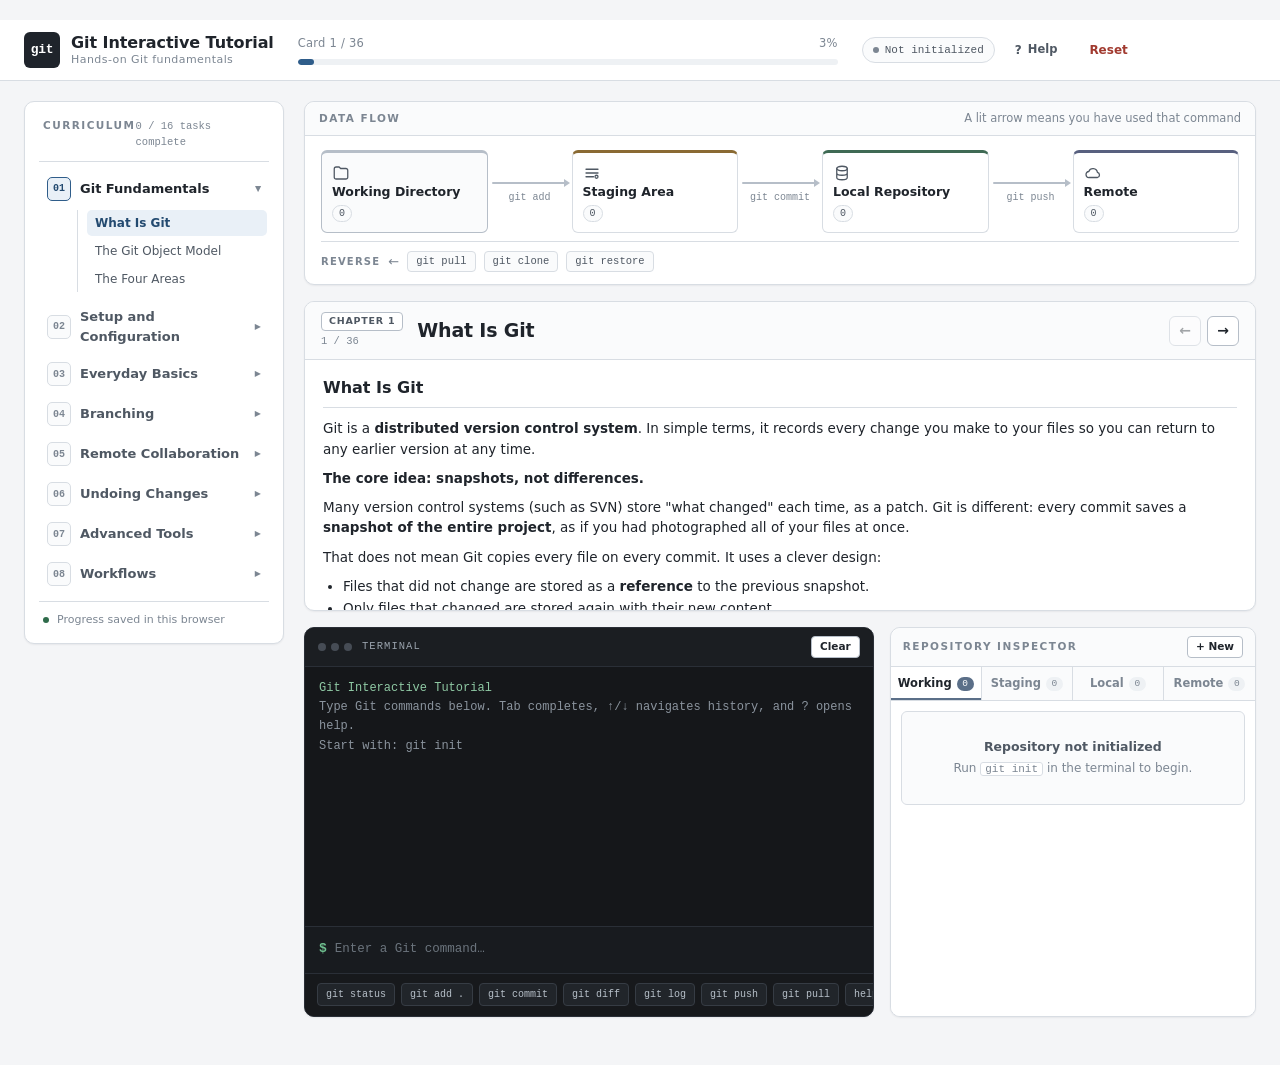
==== index.html @ 19040ea1 "feat: initial commit" ====
<!DOCTYPE html>
<html lang="en">
<head>
  <meta charset="UTF-8">
  <meta name="viewport" content="width=device-width, initial-scale=1.0">
  <meta name="color-scheme" content="light">
  <title>Git Interactive Tutorial</title>
  <link rel="stylesheet" href="css/style.css">
</head>
<body>
  <div class="page">
    <!-- ============ Top bar ============ -->
    <header class="topbar">
      <a class="brand" href="#" id="brand-home" aria-label="Go to the first card">
        <span class="brand-mark">git</span>
        <span class="brand-text">
          <strong>Git Interactive Tutorial</strong>
          <small>Hands-on Git fundamentals</small>
        </span>
      </a>

      <div class="progress-block">
        <div class="progress-meta">
          <span id="progress-label">Card 1 / 36</span>
          <span id="progress-percent">3%</span>
        </div>
        <div class="progress-track" aria-hidden="true">
          <div class="progress-fill" id="progress-fill"></div>
        </div>
      </div>

      <div class="top-actions">
        <span class="status-chip" id="status-chip">Not initialized</span>
        <button type="button" class="btn btn-ghost" id="btn-help" title="Help and command reference">
          <span aria-hidden="true">?</span><span class="btn-text">Help</span>
        </button>
        <button type="button" class="btn btn-ghost btn-danger" id="btn-reset" title="Clear all practice data">
          Reset
        </button>
      </div>
    </header>

    <!-- ============ Main ============ -->
    <div class="layout">
      <!-- Left: curriculum -->
      <aside class="sidebar" aria-label="Curriculum">
        <div class="sidebar-head">
          <span class="kicker">Curriculum</span>
          <span class="sidebar-count" id="sidebar-count">0 / 16</span>
        </div>
        <nav class="chapter-nav" id="chapter-nav"></nav>
        <div class="sidebar-foot">
          <span class="dot" aria-hidden="true"></span>
          <span>Progress saved in this browser</span>
        </div>
      </aside>

      <!-- Right: workspace -->
      <main class="workspace">
        <!-- Data flow -->
        <section class="card flow-card" aria-label="Git data flow">
          <div class="panel-head">
            <span class="kicker">Data flow</span>
            <span class="panel-hint">A lit arrow means you have used that command</span>
          </div>

          <div class="flow" id="flow">
            <div class="flow-node node-working" data-zone="working">
              <span class="node-icon" aria-hidden="true">
                <svg viewBox="0 0 24 24"><path d="M3 6.5A2.5 2.5 0 0 1 5.5 4h4l2 2h7A2.5 2.5 0 0 1 21 8.5v9A2.5 2.5 0 0 1 18.5 20h-13A2.5 2.5 0 0 1 3 17.5z"/></svg>
              </span>
              <span class="node-name">Working Directory</span>
              <span class="node-count" id="count-working">0</span>
            </div>

            <div class="flow-link" data-arrow="add">
              <span class="flow-line" aria-hidden="true"></span>
              <span class="flow-label">git add</span>
            </div>

            <div class="flow-node node-staging" data-zone="staging">
              <span class="node-icon" aria-hidden="true">
                <svg viewBox="0 0 24 24"><path d="M4 7h16M4 12h16M4 17h10"/><circle cx="18" cy="17" r="2"/></svg>
              </span>
              <span class="node-name">Staging Area</span>
              <span class="node-count" id="count-staging">0</span>
            </div>

            <div class="flow-link" data-arrow="commit">
              <span class="flow-line" aria-hidden="true"></span>
              <span class="flow-label">git commit</span>
            </div>

            <div class="flow-node node-local" data-zone="local">
              <span class="node-icon" aria-hidden="true">
                <svg viewBox="0 0 24 24"><ellipse cx="12" cy="6" rx="7" ry="3"/><path d="M5 6v6c0 1.7 3.1 3 7 3s7-1.3 7-3V6M5 12v6c0 1.7 3.1 3 7 3s7-1.3 7-3v-6"/></svg>
              </span>
              <span class="node-name">Local Repository</span>
              <span class="node-count" id="count-local">0</span>
            </div>

            <div class="flow-link" data-arrow="push">
              <span class="flow-line" aria-hidden="true"></span>
              <span class="flow-label">git push</span>
            </div>

            <div class="flow-node node-remote" data-zone="remote">
              <span class="node-icon" aria-hidden="true">
                <svg viewBox="0 0 24 24"><path d="M7 18a4 4 0 0 1-.6-8 6 6 0 0 1 11.5 1.2A3.5 3.5 0 0 1 18 18z"/></svg>
              </span>
              <span class="node-name">Remote</span>
              <span class="node-count" id="count-remote">0</span>
            </div>
          </div>

          <div class="flow-return">
            <span class="return-note">Reverse</span>
            <span class="return-arrow" aria-hidden="true">←</span>
            <span class="return-chip" data-arrow="pull">git pull</span>
            <span class="return-chip" data-arrow="clone">git clone</span>
            <span class="return-chip" data-arrow="restore">git restore</span>
          </div>
        </section>

        <!-- Tutorial card -->
        <section class="card coach-card" aria-label="Tutorial card">
          <div class="coach-head">
            <div class="coach-meta">
              <span class="chapter-chip" id="card-chapter">Chapter 1</span>
              <span class="coach-index" id="card-index">1 / 36</span>
            </div>
            <h2 id="card-title">Welcome</h2>
            <div class="coach-nav">
              <button type="button" class="btn btn-nav" id="card-prev" aria-label="Previous card">←</button>
              <button type="button" class="btn btn-nav" id="card-next" aria-label="Next card">→</button>
            </div>
          </div>
          <div class="coach-body" id="card-content" tabindex="0"></div>
          <div class="coach-task" id="card-task" hidden>
            <span class="task-label">Task</span>
            <span class="task-prompt" id="task-prompt"></span>
            <span class="task-state" id="task-state"></span>
          </div>
        </section>

        <!-- Terminal and inspector -->
        <div class="bottom-grid">
          <section class="card terminal-card" aria-label="Simulated terminal">
            <div class="terminal-head">
              <span class="terminal-dots" aria-hidden="true">
                <i></i><i></i><i></i>
              </span>
              <span class="terminal-title">Terminal</span>
              <button type="button" class="btn btn-mini" id="btn-clear">Clear</button>
            </div>
            <div class="terminal-body" id="terminal-body">
              <div class="terminal-output" id="terminal-output" aria-live="polite"></div>
              <form class="terminal-form" id="terminal-form" autocomplete="off">
                <span class="terminal-prompt" aria-hidden="true">$</span>
                <input id="terminal-input" class="terminal-input" type="text"
                       spellcheck="false" autocapitalize="off" autocorrect="off"
                       placeholder="Enter a Git command…" aria-label="Enter a Git command">
              </form>
            </div>
            <div class="chips" id="chips" aria-label="Common commands">
              <button type="button" class="chip" data-cmd="git status">git status</button>
              <button type="button" class="chip" data-cmd="git add .">git add .</button>
              <button type="button" class="chip" data-cmd='git commit -m "Update"'>git commit</button>
              <button type="button" class="chip" data-cmd="git diff">git diff</button>
              <button type="button" class="chip" data-cmd="git log">git log</button>
              <button type="button" class="chip" data-cmd="git push origin main">git push</button>
              <button type="button" class="chip" data-cmd="git pull origin main">git pull</button>
              <button type="button" class="chip" data-cmd="help">help</button>
            </div>
          </section>

          <section class="card inspector-card" aria-label="Repository inspector">
            <div class="inspector-head">
              <span class="kicker">Repository inspector</span>
              <button type="button" class="btn btn-mini" id="btn-new-file" title="Create a file in the working directory">
                + New
              </button>
            </div>
            <div class="inspector-tabs" id="inspector-tabs" role="tablist">
              <button type="button" class="tab tab-working is-active" data-tab="working" role="tab">Working<span class="tab-count" id="tab-count-working">0</span></button>
              <button type="button" class="tab tab-staging" data-tab="staging" role="tab">Staging<span class="tab-count" id="tab-count-staging">0</span></button>
              <button type="button" class="tab tab-local" data-tab="local" role="tab">Local<span class="tab-count" id="tab-count-local">0</span></button>
              <button type="button" class="tab tab-remote" data-tab="remote" role="tab">Remote<span class="tab-count" id="tab-count-remote">0</span></button>
            </div>
            <div class="inspector-selection" id="inspector-selection" hidden>
              <span class="inspector-selection-label">File</span>
              <span class="inspector-selection-name" id="inspector-selection-name"></span>
              <span class="inspector-selection-zone" id="inspector-selection-zone"></span>
            </div>
            <div class="inspector-body" id="inspector-body" role="tabpanel"></div>
          </section>
        </div>
      </main>
    </div>
  </div>

  <!-- ============ Help ============ -->
  <dialog class="dialog dialog-wide" id="help-dialog" aria-labelledby="help-title">
    <div class="dialog-head">
      <h2 id="help-title">Help and commands</h2>
      <button type="button" class="dialog-close" data-close aria-label="Close">×</button>
    </div>
    <div class="dialog-body help-layout">
      <section>
        <h3>Keyboard shortcuts</h3>
        <ul class="key-list">
          <li><kbd>Enter</kbd><span>Run command</span></li>
          <li><kbd>Tab</kbd><span>Complete subcommands, flags, branches, and file names</span></li>
          <li><kbd>↑</kbd><kbd>↓</kbd><span>Command history</span></li>
          <li><kbd>[</kbd><kbd>]</kbd><span>Previous / next card</span></li>
          <li><kbd>Esc</kbd><span>Close the current dialog</span></li>
        </ul>
        <h3>Reading the interface</h3>
        <p class="help-p">The data flow above shows the four areas and the commands you have used recently. The inspector switches between the working directory, staging area, local repository, and remote. Double-click a file to view or edit it; right-click in the working directory to create or delete files.</p>
      </section>
      <section>
        <h3>Common commands</h3>
        <div class="help-cmds" id="help-commands"></div>
      </section>
    </div>
    <div class="dialog-foot">
      <button type="button" class="btn" data-close>Got it</button>
    </div>
  </dialog>

  <!-- ============ File view / edit ============ -->
  <dialog class="dialog dialog-wide" id="file-dialog" aria-labelledby="file-title">
    <div class="dialog-head">
      <h2 id="file-title">File</h2>
      <button type="button" class="dialog-close" data-close aria-label="Close">×</button>
    </div>
    <div class="dialog-body">
      <div class="diff-preview" id="file-diff"></div>
      <textarea class="file-editor" id="file-editor" spellcheck="false" aria-label="File contents"></textarea>
      <div class="file-note" id="file-note"></div>
    </div>
    <div class="dialog-foot">
      <button type="button" class="btn btn-ghost" data-close>Cancel</button>
      <button type="button" class="btn btn-primary" id="file-save">Save</button>
    </div>
  </dialog>

  <!-- ============ Commit details ============ -->
  <dialog class="dialog dialog-wide" id="details-dialog" aria-labelledby="details-title">
    <div class="dialog-head">
      <h2 id="details-title">Commit</h2>
      <button type="button" class="dialog-close" data-close aria-label="Close">×</button>
    </div>
    <div class="dialog-body">
      <pre class="details-pre" id="details-content"></pre>
    </div>
    <div class="dialog-foot">
      <button type="button" class="btn" data-close>Close</button>
    </div>
  </dialog>

  <!-- ============ New file prompt ============ -->
  <dialog class="dialog dialog-small" id="prompt-dialog" aria-labelledby="prompt-title">
    <div class="dialog-head">
      <h2 id="prompt-title">New file</h2>
      <button type="button" class="dialog-close" data-close aria-label="Close">×</button>
    </div>
    <div class="dialog-body">
      <label class="prompt-label" for="prompt-input">File name</label>
      <input class="prompt-input" id="prompt-input" type="text" placeholder="e.g. readme.md"
             spellcheck="false" autocomplete="off">
    </div>
    <div class="dialog-foot">
      <button type="button" class="btn btn-ghost" data-close>Cancel</button>
      <button type="button" class="btn btn-primary" id="prompt-ok">Create</button>
    </div>
  </dialog>

  <!-- ============ Context menu / toast ============ -->
  <div class="ctx-menu" id="ctx-menu" hidden>
    <button type="button" data-action="create">New file</button>
    <button type="button" data-action="delete">Delete file</button>
  </div>
  <div class="toast-stack" id="toast-stack" aria-live="polite"></div>

  <!-- Scripts: core (simulator, commands, parser, tutorial data) + interface -->
  <script src="js/state.js"></script>
  <script src="js/parser.js"></script>
  <script src="js/commands.js"></script>
  <script src="js/tutorials.js"></script>
  <script src="js/app.js"></script>
</body>
</html>
---- css/style.css ----
/* ==========================================================================
   Git Interactive Tutorial — interface styles
   Design direction: restrained, professional developer tool. Neutral
   surfaces, fine borders, one accent colour, and muted zone indicators.
   ========================================================================== */

:root {
  --bg: #f4f5f7;
  --surface: #ffffff;
  --surface-2: #fafbfc;
  --surface-3: #eef1f4;
  --ink: #1f242b;
  --ink-soft: #4f5863;
  --ink-faint: #7c8692;
  --line: #d8dde3;
  --line-strong: #b6bec8;
  --accent: #2f5d8a;
  --accent-strong: #234a70;
  --accent-soft: #e9f0f7;
  --working: #5b6f88;
  --working-soft: #eaeef3;
  --staging: #8a6a33;
  --staging-soft: #f4eee2;
  --local: #3f6a54;
  --local-soft: #e8efe9;
  --remote: #58607f;
  --remote-soft: #eceef4;
  --danger: #a13a2f;
  --danger-soft: #f7eae7;
  --ok: #2f6b4a;
  --shadow: 0 1px 2px rgba(16, 24, 40, 0.06);
  --shadow-md: 0 8px 24px rgba(16, 24, 40, 0.12);
  --radius: 10px;
  --radius-sm: 6px;
  --mono: "SFMono-Regular", "Cascadia Code", "JetBrains Mono", Consolas,
          "Liberation Mono", Menlo, monospace;
  --sans: "Inter", "Segoe UI", system-ui, -apple-system, "Helvetica Neue",
          Arial, sans-serif;
  --zone-working: var(--working);
  --zone-staging: var(--staging);
  --zone-local: var(--local);
  --zone-remote: var(--remote);
}

* { box-sizing: border-box; }

html { scroll-behavior: smooth; }

body {
  margin: 0;
  min-height: 100vh;
  color: var(--ink);
  font-family: var(--sans);
  font-size: 14px;
  line-height: 1.5;
  background: var(--bg);
  -webkit-font-smoothing: antialiased;
}

::selection { background: var(--accent-soft); color: var(--ink); }

:focus-visible {
  outline: 2px solid var(--accent);
  outline-offset: 2px;
}

button, input, textarea { font: inherit; color: inherit; }
button { cursor: pointer; }

h1, h2, h3, h4, p, ul, ol, pre { margin-top: 0; }

pre, code, kbd { font-family: var(--mono); }

/* --------------------------------------------------------------------------
   Page shell
   -------------------------------------------------------------------------- */
.page {
  max-width: 1480px;
  margin: 0 auto;
  padding: 20px 24px 48px;
  overflow-x: hidden;
}

.topbar {
  position: sticky;
  top: 0;
  z-index: 30;
  display: flex;
  align-items: center;
  gap: 24px;
  margin: 0 -24px 20px;
  padding: 12px 24px;
  background: rgba(255, 255, 255, 0.96);
  border-bottom: 1px solid var(--line);
  backdrop-filter: blur(8px);
}

.brand {
  display: flex;
  align-items: center;
  gap: 11px;
  color: inherit;
  text-decoration: none;
  flex: 0 0 auto;
}

.brand-mark {
  display: grid;
  place-items: center;
  width: 36px;
  height: 36px;
  border-radius: var(--radius-sm);
  background: var(--ink);
  color: #ffffff;
  font-family: var(--mono);
  font-size: 13px;
  font-weight: 600;
  letter-spacing: -0.02em;
}

.brand-text { display: flex; flex-direction: column; line-height: 1.25; }
.brand-text strong { font-size: 16px; font-weight: 600; letter-spacing: -0.005em; }
.brand-text small {
  color: var(--ink-faint);
  font-size: 11px;
  letter-spacing: 0.04em;
}

.progress-block { flex: 1 1 auto; min-width: 160px; max-width: 540px; }
.progress-meta {
  display: flex;
  justify-content: space-between;
  gap: 12px;
  margin-bottom: 6px;
  font-size: 11.5px;
  font-weight: 500;
  color: var(--ink-faint);
  letter-spacing: 0.02em;
}
.progress-track {
  height: 6px;
  border-radius: 999px;
  background: var(--surface-3);
  overflow: hidden;
}
.progress-fill {
  height: 100%;
  width: 3%;
  background: var(--accent);
  border-radius: 999px;
  transition: width 0.3s ease;
}

.top-actions { display: flex; align-items: center; gap: 8px; flex: 0 0 auto; }

.status-chip {
  display: inline-flex;
  align-items: center;
  gap: 6px;
  padding: 4px 10px;
  border: 1px solid var(--line);
  border-radius: 999px;
  background: var(--surface-2);
  font-family: var(--mono);
  font-size: 11px;
  color: var(--ink-soft);
  white-space: nowrap;
}
.status-chip::before {
  content: "";
  width: 6px; height: 6px;
  border-radius: 50%;
  background: var(--ink-faint);
}
.status-chip.is-clean::before { background: var(--ok); }
.status-chip.is-dirty::before { background: var(--staging); }
.status-chip.is-conflict {
  border-color: var(--danger);
  color: var(--danger);
  background: var(--danger-soft);
}
.status-chip.is-conflict::before { background: var(--danger); }

.layout {
  display: grid;
  grid-template-columns: 260px minmax(0, 1fr);
  gap: 20px;
  align-items: start;
}

/* --------------------------------------------------------------------------
   Curriculum sidebar
   -------------------------------------------------------------------------- */
.sidebar {
  position: sticky;
  top: 80px;
  max-height: calc(100vh - 100px);
  display: flex;
  flex-direction: column;
  padding: 14px;
  border: 1px solid var(--line);
  border-radius: var(--radius);
  background: var(--surface);
  box-shadow: var(--shadow);
}

.sidebar-head {
  display: flex;
  align-items: baseline;
  justify-content: space-between;
  padding: 2px 4px 10px;
  border-bottom: 1px solid var(--line);
}
.sidebar-count { font-family: var(--mono); font-size: 10.5px; color: var(--ink-faint); }

.kicker {
  font-size: 10.5px;
  font-weight: 700;
  letter-spacing: 0.14em;
  text-transform: uppercase;
  color: var(--ink-faint);
}

.chapter-nav {
  overflow-y: auto;
  padding: 8px 2px 6px;
  scrollbar-width: thin;
  scrollbar-color: var(--line-strong) transparent;
}

.chapter-group { position: relative; padding-bottom: 2px; }

.chapter-toggle {
  display: flex;
  align-items: center;
  gap: 9px;
  width: 100%;
  padding: 7px 6px;
  border: 0;
  border-radius: var(--radius-sm);
  background: transparent;
  text-align: left;
  font-weight: 600;
  font-size: 13px;
  color: var(--ink-soft);
}
.chapter-toggle:hover { background: var(--surface-3); color: var(--ink); }

.chapter-num {
  display: grid;
  place-items: center;
  flex: 0 0 24px;
  width: 24px; height: 24px;
  border: 1px solid var(--line);
  border-radius: 5px;
  background: var(--surface-2);
  font-family: var(--mono);
  font-size: 10px;
  font-weight: 600;
  color: var(--ink-faint);
}
.chapter-toggle.is-open { color: var(--ink); }
.chapter-toggle.is-open .chapter-num {
  border-color: var(--accent);
  background: var(--accent-soft);
  color: var(--accent-strong);
}
.chapter-toggle .chev {
  margin-left: auto;
  font-size: 8px;
  color: var(--ink-faint);
  transition: transform 0.2s ease;
}
.chapter-toggle.is-open .chev { transform: rotate(90deg); }

.chapter-cards {
  display: flex;
  flex-direction: column;
  gap: 2px;
  margin: 2px 0 6px 36px;
  padding-left: 9px;
  border-left: 1px solid var(--line);
}
.chapter-cards[hidden] { display: none; }

.chapter-card {
  position: relative;
  display: flex;
  align-items: center;
  gap: 7px;
  padding: 5px 8px;
  border: 0;
  border-radius: 5px;
  background: transparent;
  color: var(--ink-soft);
  text-align: left;
  font-size: 12px;
  line-height: 1.35;
}
.chapter-card:hover { background: var(--surface-3); color: var(--ink); }
.chapter-card.is-current {
  background: var(--accent-soft);
  color: var(--accent-strong);
  font-weight: 600;
}
.chapter-card.is-done::after {
  content: "✓";
  margin-left: auto;
  font-size: 10px;
  font-weight: 700;
  color: var(--ok);
}
.chapter-card.is-current.is-done::after { color: var(--accent-strong); }

.sidebar-foot {
  display: flex;
  align-items: center;
  gap: 8px;
  margin-top: auto;
  padding: 10px 4px 0;
  border-top: 1px solid var(--line);
  color: var(--ink-faint);
  font-size: 11px;
}
.sidebar-foot .dot {
  width: 6px; height: 6px;
  border-radius: 50%;
  background: var(--ok);
}

/* --------------------------------------------------------------------------
   Shared card styles
   -------------------------------------------------------------------------- */
.workspace { display: flex; flex-direction: column; gap: 16px; min-width: 0; }
.sidebar, .chapter-nav, .flow, .flow-card, .coach-card,
.bottom-grid, .bottom-grid > *, .terminal-card, .inspector-card,
.chips { min-width: 0; }

.card {
  border: 1px solid var(--line);
  border-radius: var(--radius);
  background: var(--surface);
  box-shadow: var(--shadow);
}

.panel-head, .inspector-head {
  display: flex;
  align-items: center;
  justify-content: space-between;
  gap: 12px;
  padding: 8px 14px;
  border-bottom: 1px solid var(--line);
  background: var(--surface-2);
  border-radius: var(--radius) var(--radius) 0 0;
}
.panel-hint { font-size: 11.5px; color: var(--ink-faint); }

/* --------------------------------------------------------------------------
   Data flow
   -------------------------------------------------------------------------- */
.flow-card { background: var(--surface); }

.flow {
  display: flex;
  align-items: stretch;
  gap: 4px;
  padding: 14px 16px 8px;
}

.flow-node {
  position: relative;
  flex: 1 1 0;
  min-width: 0;
  display: flex;
  flex-direction: column;
  gap: 2px;
  padding: 9px 10px 10px;
  border: 1px solid var(--line);
  border-top: 3px solid var(--node-color, var(--ink-faint));
  border-radius: var(--radius-sm);
  background: var(--surface);
  transition: background 0.2s ease, border-color 0.2s ease;
}
.node-working { --node-color: var(--zone-working); }
.node-staging { --node-color: var(--zone-staging); }
.node-local   { --node-color: var(--zone-local); }
.node-remote  { --node-color: var(--zone-remote); }

.node-icon { width: 18px; height: 18px; margin-top: 2px; color: var(--ink-soft); }
.node-icon svg {
  width: 100%; height: 100%;
  fill: none;
  stroke: currentColor;
  stroke-width: 1.7;
  stroke-linecap: round;
  stroke-linejoin: round;
}
.node-name { font-size: 12.5px; font-weight: 600; line-height: 1.3; }
.node-count {
  align-self: flex-start;
  min-width: 20px;
  margin-top: 2px;
  padding: 0 5px;
  border: 1px solid var(--line);
  border-radius: 999px;
  background: var(--surface-2);
  font-family: var(--mono);
  font-size: 10px;
  color: var(--ink-soft);
  text-align: center;
}
.flow-node.is-flash { animation: nodeFlash 0.55s ease; }
.flow-node.is-active {
  background: var(--surface-2);
  border-color: var(--line-strong);
}

@keyframes nodeFlash {
  0% { background: var(--surface-3); }
  100% { background: var(--surface); }
}

.flow-link {
  flex: 0 0 76px;
  display: flex;
  flex-direction: column;
  align-items: center;
  justify-content: center;
  gap: 6px;
  padding-top: 4px;
}
.flow-line {
  position: relative;
  display: block;
  width: 100%;
  height: 2px;
  background: var(--line-strong);
  border-radius: 2px;
}
.flow-line::after {
  content: "";
  position: absolute;
  right: -2px; top: 50%;
  transform: translateY(-50%);
  border-left: 6px solid var(--line-strong);
  border-top: 4px solid transparent;
  border-bottom: 4px solid transparent;
}
.flow-label {
  font-family: var(--mono);
  font-size: 10px;
  color: var(--ink-faint);
  white-space: nowrap;
}
.flow-link.is-active .flow-line { background: var(--accent); }
.flow-link.is-active .flow-line::after { border-left-color: var(--accent); }
.flow-link.is-active .flow-label { color: var(--accent-strong); font-weight: 600; }

.flow-return {
  display: flex;
  align-items: center;
  flex-wrap: wrap;
  gap: 8px;
  margin: 0 16px 12px;
  padding: 9px 0 0;
  border-top: 1px solid var(--line);
}
.return-note {
  font-size: 10px;
  font-weight: 700;
  letter-spacing: 0.12em;
  text-transform: uppercase;
  color: var(--ink-faint);
}
.return-arrow { font-size: 13px; color: var(--ink-faint); line-height: 1; }
.return-chip {
  padding: 2px 8px;
  border: 1px solid var(--line);
  border-radius: 4px;
  background: var(--surface-2);
  font-family: var(--mono);
  font-size: 10.5px;
  color: var(--ink-soft);
}
.return-chip.is-active {
  border-color: var(--accent);
  background: var(--accent-soft);
  color: var(--accent-strong);
  font-weight: 600;
}

/* --------------------------------------------------------------------------
   Tutorial card
   -------------------------------------------------------------------------- */
.coach-card { overflow: hidden; }

.coach-head {
  display: flex;
  align-items: center;
  gap: 14px;
  padding: 10px 16px;
  border-bottom: 1px solid var(--line);
  background: var(--surface-2);
}
.coach-meta { display: flex; flex-direction: column; gap: 3px; flex: 0 0 auto; }
.chapter-chip {
  align-self: flex-start;
  padding: 1px 7px;
  border: 1px solid var(--line-strong);
  border-radius: 4px;
  background: var(--surface);
  color: var(--ink-soft);
  font-size: 9.5px;
  font-weight: 600;
  letter-spacing: 0.08em;
  text-transform: uppercase;
}
.coach-index { font-family: var(--mono); font-size: 10.5px; color: var(--ink-faint); }
.coach-head h2 {
  flex: 1 1 auto;
  margin: 0;
  font-size: 19px;
  font-weight: 600;
  line-height: 1.3;
  letter-spacing: -0.01em;
}
.coach-nav { display: flex; gap: 6px; flex: 0 0 auto; }

.coach-body {
  max-height: 250px;
  overflow-y: auto;
  padding: 14px 18px 6px;
  scrollbar-width: thin;
  scrollbar-color: var(--line-strong) transparent;
}
.coach-body:empty::before {
  content: "Select a card from the curriculum to begin.";
  color: var(--ink-faint);
}

.coach-body h2 {
  margin: 2px 0 10px;
  font-size: 16px;
  font-weight: 600;
  padding-bottom: 7px;
  border-bottom: 1px solid var(--line);
}
.coach-body h3 { margin: 15px 0 6px; font-size: 13.5px; font-weight: 600; }
.coach-body p { margin: 0 0 9px; font-size: 13.5px; }
.coach-body ul { margin: 0 0 10px; padding-left: 20px; }
.coach-body li { margin: 2px 0; font-size: 13.5px; }
.coach-body code {
  padding: 1px 5px;
  border: 1px solid var(--line);
  border-radius: 4px;
  background: var(--surface-3);
  font-size: 12px;
}
.coach-body pre {
  margin: 8px 0 12px;
  padding: 11px 13px;
  overflow-x: auto;
  border: 1px solid #2a2f37;
  border-radius: var(--radius-sm);
  background: #16181c;
  color: #e4e8ec;
  font-size: 12px;
  line-height: 1.55;
}
.coach-body pre code {
  border: 0;
  background: transparent;
  color: inherit;
  font-size: inherit;
  padding: 0;
}
.coach-body blockquote {
  margin: 8px 0 12px;
  padding: 9px 12px;
  border-left: 3px solid var(--accent);
  border-radius: 0 var(--radius-sm) var(--radius-sm) 0;
  background: var(--accent-soft);
  color: var(--ink-soft);
  font-size: 13px;
}
.coach-body blockquote p { margin: 0; font-size: 13px; }
.coach-body a { color: var(--accent); font-weight: 600; }

.coach-task {
  display: flex;
  align-items: center;
  flex-wrap: wrap;
  gap: 9px;
  margin: 8px 16px 12px;
  padding: 8px 10px;
  border: 1px solid var(--line);
  border-radius: var(--radius-sm);
  background: var(--surface-2);
}
.coach-task[hidden] { display: none; }
.task-label {
  padding: 1px 6px;
  border-radius: 3px;
  background: var(--ink);
  color: #ffffff;
  font-size: 9.5px;
  font-weight: 700;
  letter-spacing: 0.1em;
  text-transform: uppercase;
}
.task-prompt { flex: 1 1 220px; font-size: 12.5px; }
.task-prompt code {
  padding: 1px 5px;
  border: 1px solid var(--line);
  border-radius: 4px;
  background: var(--surface);
  font-family: var(--mono);
  font-size: 11.5px;
}
.task-state {
  display: none;
  padding: 1px 8px;
  border: 1px solid var(--ok);
  border-radius: 999px;
  background: var(--local-soft);
  color: var(--ok);
  font-size: 10.5px;
  font-weight: 600;
}
.coach-task.is-done .task-state { display: inline-block; }
.coach-task.is-done { background: var(--local-soft); border-color: #bcd3c5; }

/* --------------------------------------------------------------------------
   Terminal and inspector
   -------------------------------------------------------------------------- */
.bottom-grid {
  display: grid;
  grid-template-columns: minmax(0, 1.4fr) minmax(320px, 0.9fr);
  gap: 16px;
  height: 390px;
}

.terminal-card {
  display: flex;
  flex-direction: column;
  min-height: 340px;
  overflow: hidden;
  background: #15171a;
  border-color: #2a2f37;
  box-shadow: var(--shadow);
}

.terminal-head {
  display: flex;
  align-items: center;
  gap: 10px;
  padding: 8px 13px;
  border-bottom: 1px solid #2a2f37;
  background: #1b1e22;
  color: #c9d0d7;
}
.terminal-dots { display: flex; gap: 5px; }
.terminal-dots i {
  width: 8px; height: 8px;
  border-radius: 50%;
  background: #464c55;
}
.terminal-title {
  flex: 1 1 auto;
  font-family: var(--mono);
  font-size: 10.5px;
  letter-spacing: 0.1em;
  text-transform: uppercase;
  color: #9aa3ad;
}

.terminal-body {
  flex: 1 1 auto;
  display: flex;
  flex-direction: column;
  min-height: 220px;
  overflow: hidden;
}
.terminal-output {
  flex: 1 1 auto;
  overflow-y: auto;
  padding: 12px 14px 6px;
  font-family: var(--mono);
  font-size: 12px;
  line-height: 1.6;
  color: #d7dce2;
  scrollbar-width: thin;
  scrollbar-color: #3b424b transparent;
}
.t-line { white-space: pre-wrap; overflow-wrap: anywhere; }
.t-line.t-input { margin-top: 6px; color: #eef1f4; }
.t-line.t-input .t-prompt { color: #6fbf8f; user-select: none; }
.t-line.t-input .t-git { color: #8db7dc; font-weight: 600; }
.t-line.t-input .t-sub { color: #d8b878; }
.t-line.t-error { color: #e08b7f; }
.t-line.t-ok { color: #8fc9a4; }
.t-line.t-muted { color: #8b949e; }
.t-line.t-add { color: #8fc9a4; }
.t-line.t-del { color: #e08b7f; }
.t-line.t-hunk { color: #8db7dc; }
.t-line.t-bold { color: #e8edf2; font-weight: 600; }

.terminal-form {
  display: flex;
  align-items: center;
  gap: 8px;
  padding: 9px 14px 11px;
  border-top: 1px solid #2a2f37;
  background: #181b1f;
}
.terminal-prompt {
  color: #6fbf8f;
  font-family: var(--mono);
  font-size: 13px;
  font-weight: 600;
}
.terminal-input {
  flex: 1 1 auto;
  min-width: 0;
  padding: 4px 0;
  border: 0;
  background: transparent;
  color: #eef1f4;
  font-family: var(--mono);
  font-size: 12.5px;
  outline: none;
  caret-color: #d8b878;
}
.terminal-input::placeholder { color: #6b747d; }

.chips {
  display: flex;
  gap: 6px;
  padding: 9px 12px 10px;
  overflow-x: auto;
  border-top: 1px solid #2a2f37;
  background: #17191c;
  scrollbar-width: none;
}
.chips::-webkit-scrollbar { display: none; }
.chip {
  flex: 0 0 auto;
  padding: 3px 8px;
  border: 1px solid #363c44;
  border-radius: 4px;
  background: #21252a;
  color: #b7c0c9;
  font-family: var(--mono);
  font-size: 10px;
  white-space: nowrap;
  transition: background 0.15s ease, border-color 0.15s ease, color 0.15s ease;
}
.chip:hover { background: #2a2f36; border-color: #6b7885; color: #ffffff; }

/* Inspector */
.inspector-card {
  display: flex;
  flex-direction: column;
  min-height: 340px;
  overflow: hidden;
}
.inspector-head { padding: 8px 12px; }

.inspector-tabs {
  display: grid;
  grid-template-columns: repeat(4, 1fr);
  border-bottom: 1px solid var(--line);
  background: var(--surface-2);
}
.tab {
  display: flex;
  align-items: center;
  justify-content: center;
  gap: 5px;
  padding: 8px 4px;
  border: 0;
  border-right: 1px solid var(--line);
  background: transparent;
  font-size: 11.5px;
  font-weight: 600;
  color: var(--ink-faint);
  transition: background 0.15s ease, color 0.15s ease;
}
.tab:last-child { border-right: 0; }
.tab:hover { background: var(--surface-3); color: var(--ink-soft); }
.tab-working { --tab-color: var(--working); }
.tab-staging { --tab-color: var(--staging); }
.tab-local   { --tab-color: var(--local); }
.tab-remote  { --tab-color: var(--remote); }
.tab-count {
  min-width: 17px;
  padding: 0 4px;
  border-radius: 999px;
  background: var(--surface-3);
  font-family: var(--mono);
  font-size: 9.5px;
  font-weight: 500;
  color: var(--ink-faint);
  text-align: center;
}
.tab.is-active {
  color: var(--ink);
  background: var(--surface);
  box-shadow: inset 0 -2px 0 var(--tab-color);
}
.tab.is-active .tab-count { background: var(--tab-color); color: #ffffff; }

.inspector-selection {
  display: flex;
  align-items: center;
  gap: 8px;
  padding: 6px 12px;
  border-bottom: 1px solid var(--line);
  background: var(--accent-soft);
}
.inspector-selection[hidden] { display: none; }
.inspector-selection-label {
  font-size: 9px;
  font-weight: 700;
  letter-spacing: 0.12em;
  text-transform: uppercase;
  color: var(--ink-faint);
}
.inspector-selection-name {
  min-width: 0;
  overflow: hidden;
  text-overflow: ellipsis;
  white-space: nowrap;
  font-family: var(--mono);
  font-size: 11.5px;
  font-weight: 600;
  color: var(--accent-strong);
}
.inspector-selection-zone {
  flex: 0 0 auto;
  margin-left: auto;
  padding: 0 6px;
  border: 1px solid #c6d4e2;
  border-radius: 3px;
  background: var(--surface);
  font-size: 9px;
  font-weight: 600;
  letter-spacing: 0.05em;
  text-transform: uppercase;
  color: var(--ink-soft);
}

.inspector-body {
  flex: 1 1 auto;
  overflow-y: auto;
  padding: 10px;
  scrollbar-width: thin;
  scrollbar-color: var(--line-strong) transparent;
  background: var(--surface);
}
.inspector-toolbar {
  display: flex;
  align-items: center;
  justify-content: space-between;
  gap: 8px;
  margin-bottom: 8px;
  font-size: 10.5px;
  color: var(--ink-faint);
}
.inspector-empty {
  padding: 26px 12px;
  text-align: center;
  color: var(--ink-faint);
  font-size: 12px;
  border: 1px solid var(--line);
  border-radius: var(--radius-sm);
  background: var(--surface-2);
}
.inspector-empty strong {
  display: block;
  color: var(--ink-soft);
  font-size: 12.5px;
  font-weight: 600;
  margin-bottom: 2px;
}
.inspector-empty code {
  padding: 0 4px;
  border: 1px solid var(--line);
  border-radius: 3px;
  background: var(--surface);
  font-size: 11px;
}
.inspector-alert {
  margin-bottom: 8px;
  border-color: var(--danger);
  background: var(--danger-soft);
  color: var(--ink-soft);
}
.inspector-alert strong { color: var(--danger); }

.file-row {
  display: flex;
  align-items: center;
  gap: 7px;
  padding: 6px 8px;
  margin-bottom: 4px;
  border: 1px solid var(--line);
  border-radius: var(--radius-sm);
  background: var(--surface);
  font-size: 12px;
  transition: border-color 0.15s ease, background 0.15s ease;
}
.file-row:hover { border-color: var(--line-strong); background: var(--surface-2); }
.file-row.is-selected { border-color: var(--accent); background: var(--accent-soft); }
.file-dot {
  display: grid;
  place-items: center;
  flex: 0 0 18px;
  width: 18px; height: 18px;
  border: 1px solid var(--line-strong);
  border-radius: 4px;
  font-family: var(--mono);
  font-size: 9.5px;
  font-weight: 600;
  background: var(--surface-2);
  color: var(--ink-soft);
}
.file-dot.new { background: var(--staging-soft); border-color: #d8c7a5; color: var(--staging); }
.file-dot.modified { background: var(--working-soft); border-color: #c3ccd8; color: var(--working); }
.file-dot.staged { background: var(--local-soft); border-color: #bfd2c6; color: var(--local); }
.file-dot.deleted { background: var(--danger); border-color: var(--danger); color: #ffffff; }
.file-dot.conflict { background: var(--danger); border-color: var(--danger); color: #ffffff; }
.file-name {
  flex: 1 1 auto;
  min-width: 0;
  overflow: hidden;
  text-overflow: ellipsis;
  white-space: nowrap;
  font-family: var(--mono);
  font-size: 11.5px;
}
.file-badge {
  padding: 0 5px;
  border: 1px solid var(--line);
  border-radius: 3px;
  background: var(--surface-2);
  font-size: 9px;
  font-weight: 600;
  letter-spacing: 0.04em;
  color: var(--ink-faint);
  text-transform: uppercase;
}
.file-actions {
  display: none;
  gap: 3px;
}
.file-row:hover .file-actions { display: flex; }
.file-actions button {
  padding: 1px 5px;
  border: 1px solid var(--line);
  border-radius: 3px;
  background: var(--surface);
  font-size: 9.5px;
  color: var(--ink-soft);
}
.file-actions button:hover { border-color: var(--line-strong); background: var(--surface-3); }

.commit-row {
  display: flex;
  align-items: flex-start;
  gap: 8px;
  width: 100%;
  padding: 7px 8px;
  margin-bottom: 4px;
  border: 1px solid var(--line);
  border-radius: var(--radius-sm);
  background: var(--surface);
  font-size: 12px;
  text-align: left;
}
.commit-row:hover { border-color: var(--line-strong); background: var(--surface-2); }
.commit-dot {
  flex: 0 0 auto;
  width: 9px; height: 9px;
  margin-top: 4px;
  border-radius: 50%;
  background: var(--local);
}
.commit-row.is-head .commit-dot { background: var(--staging); }
.commit-dot.remote-dot { background: var(--remote); }
.commit-main { min-width: 0; flex: 1 1 auto; }
.commit-msg {
  display: block;
  font-weight: 500;
  overflow: hidden;
  text-overflow: ellipsis;
  white-space: nowrap;
}
.commit-sub {
  display: flex;
  flex-wrap: wrap;
  align-items: center;
  gap: 5px;
  margin-top: 2px;
  font-family: var(--mono);
  font-size: 9.5px;
  color: var(--ink-faint);
}
.commit-tag {
  padding: 0 5px;
  border-radius: 3px;
  background: var(--local-soft);
  color: var(--ink-soft);
  font-weight: 600;
}
.commit-tag.head { background: var(--staging-soft); }
.commit-tag.merge { background: var(--working-soft); }
.remote-url {
  margin-bottom: 8px;
  padding: 6px 8px;
  border: 1px solid var(--line);
  border-radius: var(--radius-sm);
  background: var(--surface-2);
  font-family: var(--mono);
  font-size: 10px;
  color: var(--ink-soft);
  overflow-wrap: anywhere;
}

/* --------------------------------------------------------------------------
   Buttons
   -------------------------------------------------------------------------- */
.btn {
  display: inline-flex;
  align-items: center;
  justify-content: center;
  gap: 6px;
  padding: 5px 11px;
  border: 1px solid var(--line-strong);
  border-radius: var(--radius-sm);
  background: var(--surface);
  color: var(--ink);
  font-size: 12px;
  font-weight: 600;
  transition: background 0.15s ease, border-color 0.15s ease;
}
.btn:hover { background: var(--surface-3); border-color: var(--ink-faint); }
.btn:active { background: var(--surface-3); }
.btn:disabled { opacity: 0.4; cursor: not-allowed; }

.btn-ghost { background: transparent; border-color: transparent; color: var(--ink-soft); }
.btn-ghost:hover { background: var(--surface-3); border-color: var(--line); }
.btn-danger { color: var(--danger); }
.btn-danger:hover { background: var(--danger-soft); border-color: var(--danger); }
.btn-primary { background: var(--ink); border-color: var(--ink); color: #ffffff; }
.btn-primary:hover { background: #333a42; border-color: #333a42; }
.btn-nav {
  width: 32px; height: 30px;
  padding: 0;
  font-size: 14px;
}
.btn-mini {
  padding: 2px 8px;
  border-radius: 4px;
  font-size: 10.5px;
}
.btn-text { font-size: 11.5px; }

/* --------------------------------------------------------------------------
   Dialogs
   -------------------------------------------------------------------------- */
.dialog {
  width: min(760px, calc(100vw - 32px));
  max-height: min(86vh, 820px);
  padding: 0;
  border: 1px solid var(--line-strong);
  border-radius: var(--radius);
  background: var(--surface);
  color: var(--ink);
  box-shadow: var(--shadow-md);
}
.dialog-small { width: min(440px, calc(100vw - 32px)); }
.dialog::backdrop {
  background: rgba(15, 20, 26, 0.45);
  backdrop-filter: blur(2px);
}
.dialog[open] { animation: dialogIn 0.16s ease-out; }
@keyframes dialogIn {
  from { opacity: 0; transform: translateY(6px); }
  to { opacity: 1; transform: translateY(0); }
}

.dialog-head {
  display: flex;
  align-items: center;
  gap: 12px;
  padding: 12px 16px;
  border-bottom: 1px solid var(--line);
  background: var(--surface-2);
  border-radius: var(--radius) var(--radius) 0 0;
}
.dialog-head h2 { flex: 1 1 auto; margin: 0; font-size: 15px; font-weight: 600; }
.dialog-close {
  display: grid;
  place-items: center;
  width: 28px; height: 28px;
  border: 1px solid var(--line);
  border-radius: 4px;
  background: var(--surface);
  font-size: 16px;
  line-height: 1;
  color: var(--ink-soft);
}
.dialog-close:hover { background: var(--danger-soft); border-color: var(--danger); color: var(--danger); }
.dialog-body { padding: 16px; overflow-y: auto; max-height: 64vh; }
.dialog-foot {
  display: flex;
  justify-content: flex-end;
  gap: 8px;
  padding: 11px 16px;
  border-top: 1px solid var(--line);
  background: var(--surface-2);
  border-radius: 0 0 var(--radius) var(--radius);
}

.help-layout {
  display: grid;
  grid-template-columns: 0.9fr 1.1fr;
  gap: 24px;
}
.help-layout h3 {
  margin: 0 0 8px;
  font-size: 11px;
  font-weight: 700;
  text-transform: uppercase;
  letter-spacing: 0.1em;
  color: var(--ink-faint);
}
.help-layout h3:not(:first-child) { margin-top: 18px; }
.key-list { list-style: none; margin: 0; padding: 0; }
.key-list li {
  display: flex;
  align-items: center;
  gap: 6px;
  padding: 4px 0;
  font-size: 12px;
  color: var(--ink-soft);
}
kbd {
  display: inline-block;
  min-width: 22px;
  padding: 0 4px;
  border: 1px solid var(--line-strong);
  border-radius: 3px;
  background: var(--surface);
  box-shadow: 0 1px 0 var(--line-strong);
  font-size: 10.5px;
  text-align: center;
  color: var(--ink);
}
.help-p { font-size: 12px; color: var(--ink-soft); }
.help-cmds { display: flex; flex-direction: column; gap: 2px; }
.help-cmd {
  display: grid;
  grid-template-columns: minmax(150px, 1fr) 1.25fr;
  gap: 10px;
  padding: 3px 0;
  border-bottom: 1px solid var(--surface-3);
  font-size: 11px;
}
.help-cmd code { color: var(--accent-strong); font-size: 10.5px; overflow-wrap: anywhere; }
.help-cmd span { color: var(--ink-soft); }

.diff-preview {
  max-height: 210px;
  overflow: auto;
  margin-bottom: 12px;
  padding: 10px 12px;
  border: 1px solid #2a2f37;
  border-radius: var(--radius-sm);
  background: #16181c;
  color: #dde2e7;
  font-family: var(--mono);
  font-size: 11px;
  line-height: 1.55;
  white-space: pre;
}
.diff-preview .d-add { color: #8fc9a4; display: block; }
.diff-preview .d-del { color: #e08b7f; display: block; }
.diff-preview .d-hunk { color: #8db7dc; display: block; }
.diff-preview .d-head { color: #e8edf2; font-weight: 600; display: block; }
.diff-preview .d-line { display: block; }
.diff-empty { color: #8b949e; font-style: italic; }

.file-editor {
  width: 100%;
  min-height: 200px;
  resize: vertical;
  padding: 12px;
  border: 1px solid var(--line-strong);
  border-radius: var(--radius-sm);
  background: var(--surface-2);
  font-family: var(--mono);
  font-size: 12px;
  line-height: 1.55;
}
.file-editor:focus { outline: 2px solid var(--accent); outline-offset: -1px; }
.file-editor[readonly] { background: var(--surface-3); color: var(--ink-soft); }
.file-note { margin-top: 8px; color: var(--ink-faint); font-size: 11px; }

.prompt-label {
  display: block;
  margin-bottom: 6px;
  font-size: 11.5px;
  font-weight: 600;
  color: var(--ink-soft);
}
.prompt-input {
  width: 100%;
  padding: 8px 10px;
  border: 1px solid var(--line-strong);
  border-radius: var(--radius-sm);
  background: var(--surface);
  font-family: var(--mono);
  font-size: 12.5px;
}

/* --------------------------------------------------------------------------
   Context menu / toast
   -------------------------------------------------------------------------- */
.ctx-menu {
  position: fixed;
  z-index: 100;
  min-width: 150px;
  padding: 4px;
  border: 1px solid var(--line-strong);
  border-radius: var(--radius-sm);
  background: var(--surface);
  box-shadow: var(--shadow-md);
}
.ctx-menu[hidden] { display: none; }
.ctx-menu button {
  display: block;
  width: 100%;
  padding: 6px 9px;
  border: 0;
  border-radius: 4px;
  background: transparent;
  text-align: left;
  font-size: 12px;
  color: var(--ink-soft);
}
.ctx-menu button:hover { background: var(--surface-3); color: var(--ink); }
.ctx-menu button[hidden] { display: none; }

.toast-stack {
  position: fixed;
  right: 18px;
  bottom: 18px;
  z-index: 110;
  display: flex;
  flex-direction: column;
  gap: 8px;
  pointer-events: none;
}
.toast {
  min-width: 200px;
  max-width: 340px;
  padding: 9px 12px;
  border: 1px solid var(--line);
  border-left: 3px solid var(--ink-faint);
  border-radius: var(--radius-sm);
  background: var(--surface);
  box-shadow: var(--shadow-md);
  font-size: 12px;
  color: var(--ink-soft);
  animation: toastIn 0.2s ease-out;
}
.toast.ok { border-left-color: var(--ok); }
.toast.warn { border-left-color: var(--staging); }
.toast.error { border-left-color: var(--danger); }
.toast.is-leaving { animation: toastOut 0.18s ease-in forwards; }
@keyframes toastIn { from { opacity: 0; transform: translateX(12px); } }
@keyframes toastOut { to { opacity: 0; transform: translateX(12px); } }

/* --------------------------------------------------------------------------
   Responsive
   -------------------------------------------------------------------------- */
@media (max-width: 1180px) {
  .layout { grid-template-columns: 224px minmax(0, 1fr); }
  .bottom-grid { grid-template-columns: minmax(0, 1.25fr) minmax(300px, 0.85fr); }
  .flow-link { flex-basis: 56px; }
  .flow-label { font-size: 9px; }
}

@media (max-width: 1020px) {
  .layout { grid-template-columns: 1fr; }
  .sidebar {
    position: static;
    max-height: none;
    padding: 10px;
  }
  .sidebar-head { padding-bottom: 8px; }
  .chapter-nav {
    display: flex;
    gap: 8px;
    overflow-x: auto;
    padding: 8px 0 2px;
  }
  .chapter-group { flex: 0 0 auto; }
  .chapter-cards { display: none; }
  .chapter-toggle { white-space: nowrap; padding: 6px 10px; }
  .sidebar-foot { display: none; }
  .coach-body { max-height: 240px; }
}

@media (max-width: 820px) {
  .page { padding: 12px 12px 32px; }
  .topbar {
    margin: 0 -12px 14px;
    padding: 10px 12px;
    flex-wrap: wrap;
    gap: 10px 14px;
  }
  .progress-block { order: 3; flex-basis: 100%; max-width: none; }
  .brand-text small { display: none; }
  .bottom-grid { grid-template-columns: 1fr; height: auto; }
  .terminal-card { height: 380px; }
  .inspector-card { height: 340px; }
  .flow {
    flex-wrap: nowrap;
    overflow-x: auto;
    padding-bottom: 12px;
    scrollbar-width: thin;
  }
  .flow-node { flex: 0 0 140px; }
  .flow-link { flex: 0 0 52px; }
  .coach-head { flex-wrap: wrap; }
  .coach-head h2 { flex-basis: 100%; order: 3; }
  .coach-nav { margin-left: auto; }
  .help-layout { grid-template-columns: 1fr; gap: 12px; }
  .terminal-card { min-height: 320px; }
  .terminal-body { min-height: 180px; }
}

@media (max-width: 560px) {
  body { font-size: 13.5px; }
  .flow { flex-direction: column; overflow: visible; padding-bottom: 8px; }
  .flow-node { flex: 0 0 auto; width: 100%; }
  .flow-link {
    flex: 0 0 auto;
    width: 100%;
    flex-direction: row;
    justify-content: center;
    gap: 8px;
    padding: 3px 0;
  }
  .flow-line { width: 46px; }
  .top-actions .btn-text { display: none; }
  .status-chip { font-size: 10px; }
  .flow-node { flex-basis: 46%; }
  .inspector-tabs { grid-template-columns: repeat(2, 1fr); }
  .tab { border-bottom: 1px solid var(--line); }
  .coach-body { padding: 12px 14px 4px; max-height: 340px; }
  .coach-task { margin: 8px 12px 12px; }
  .dialog-body { max-height: 70vh; }
  .file-row .file-badge { display: none; }
}

@media (prefers-reduced-motion: reduce) {
  *, *::before, *::after {
    animation-duration: 0.001ms !important;
    animation-iteration-count: 1 !important;
    transition-duration: 0.001ms !important;
  }
}

/* Commit details */
.details-pre {
  margin: 0;
  max-height: 58vh;
  overflow: auto;
  padding: 14px;
  border: 1px solid #2a2f37;
  border-radius: var(--radius-sm);
  background: #16181c;
  color: #dde2e7;
  font-family: var(--mono);
  font-size: 11.5px;
  line-height: 1.55;
  white-space: pre-wrap;
  overflow-wrap: anywhere;
}

/* Script error banner (visible while debugging) */
.js-error {
  position: fixed;
  top: 0;
  left: 0;
  right: 0;
  z-index: 200;
  padding: 10px 16px;
  background: var(--danger);
  color: #ffffff;
  font-family: var(--mono);
  font-size: 12px;
}
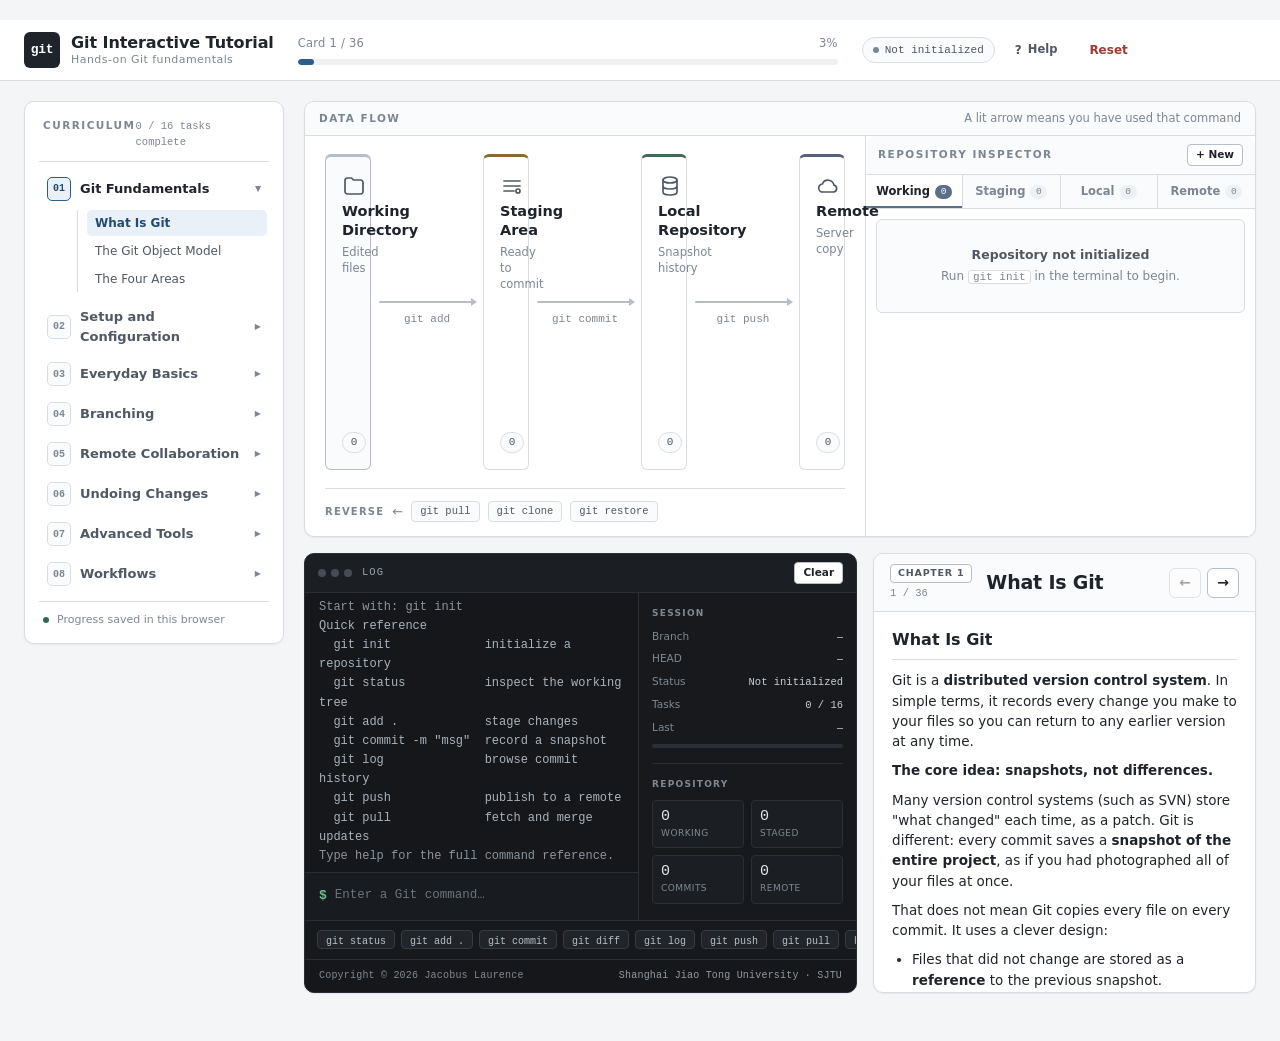
==== commit fa879935: "feat: add CONTRIBUTING.md, verify the appearance of the website and write README.md" ====
--- a/index.html
+++ b/index.html
@@ -57,110 +57,123 @@
 
       <!-- Right: workspace -->
       <main class="workspace">
-        <!-- Data flow -->
-        <section class="card flow-card" aria-label="Git data flow">
+        <!-- Enlarged data flow with the embedded repository inspector -->
+        <section class="card flow-card" aria-label="Git data flow and repository inspector">
           <div class="panel-head">
             <span class="kicker">Data flow</span>
             <span class="panel-hint">A lit arrow means you have used that command</span>
           </div>
 
-          <div class="flow" id="flow">
-            <div class="flow-node node-working" data-zone="working">
-              <span class="node-icon" aria-hidden="true">
-                <svg viewBox="0 0 24 24"><path d="M3 6.5A2.5 2.5 0 0 1 5.5 4h4l2 2h7A2.5 2.5 0 0 1 21 8.5v9A2.5 2.5 0 0 1 18.5 20h-13A2.5 2.5 0 0 1 3 17.5z"/></svg>
-              </span>
-              <span class="node-name">Working Directory</span>
-              <span class="node-count" id="count-working">0</span>
-            </div>
-
-            <div class="flow-link" data-arrow="add">
-              <span class="flow-line" aria-hidden="true"></span>
-              <span class="flow-label">git add</span>
-            </div>
-
-            <div class="flow-node node-staging" data-zone="staging">
-              <span class="node-icon" aria-hidden="true">
-                <svg viewBox="0 0 24 24"><path d="M4 7h16M4 12h16M4 17h10"/><circle cx="18" cy="17" r="2"/></svg>
-              </span>
-              <span class="node-name">Staging Area</span>
-              <span class="node-count" id="count-staging">0</span>
-            </div>
-
-            <div class="flow-link" data-arrow="commit">
-              <span class="flow-line" aria-hidden="true"></span>
-              <span class="flow-label">git commit</span>
-            </div>
-
-            <div class="flow-node node-local" data-zone="local">
-              <span class="node-icon" aria-hidden="true">
-                <svg viewBox="0 0 24 24"><ellipse cx="12" cy="6" rx="7" ry="3"/><path d="M5 6v6c0 1.7 3.1 3 7 3s7-1.3 7-3V6M5 12v6c0 1.7 3.1 3 7 3s7-1.3 7-3v-6"/></svg>
-              </span>
-              <span class="node-name">Local Repository</span>
-              <span class="node-count" id="count-local">0</span>
-            </div>
-
-            <div class="flow-link" data-arrow="push">
-              <span class="flow-line" aria-hidden="true"></span>
-              <span class="flow-label">git push</span>
-            </div>
-
-            <div class="flow-node node-remote" data-zone="remote">
-              <span class="node-icon" aria-hidden="true">
-                <svg viewBox="0 0 24 24"><path d="M7 18a4 4 0 0 1-.6-8 6 6 0 0 1 11.5 1.2A3.5 3.5 0 0 1 18 18z"/></svg>
-              </span>
-              <span class="node-name">Remote</span>
-              <span class="node-count" id="count-remote">0</span>
-            </div>
-          </div>
-
-          <div class="flow-return">
-            <span class="return-note">Reverse</span>
-            <span class="return-arrow" aria-hidden="true">←</span>
-            <span class="return-chip" data-arrow="pull">git pull</span>
-            <span class="return-chip" data-arrow="clone">git clone</span>
-            <span class="return-chip" data-arrow="restore">git restore</span>
+          <div class="flow-layout">
+            <div class="flow-main">
+              <div class="flow" id="flow">
+                <div class="flow-node node-working" data-zone="working">
+                  <span class="node-icon" aria-hidden="true">
+                    <svg viewBox="0 0 24 24"><path d="M3 6.5A2.5 2.5 0 0 1 5.5 4h4l2 2h7A2.5 2.5 0 0 1 21 8.5v9A2.5 2.5 0 0 1 18.5 20h-13A2.5 2.5 0 0 1 3 17.5z"/></svg>
+                  </span>
+                  <span class="node-name">Working Directory</span>
+                  <span class="node-desc">Edited files</span>
+                  <span class="node-count" id="count-working">0</span>
+                </div>
+
+                <div class="flow-link" data-arrow="add">
+                  <span class="flow-line" aria-hidden="true"></span>
+                  <span class="flow-label">git add</span>
+                </div>
+
+                <div class="flow-node node-staging" data-zone="staging">
+                  <span class="node-icon" aria-hidden="true">
+                    <svg viewBox="0 0 24 24"><path d="M4 7h16M4 12h16M4 17h10"/><circle cx="18" cy="17" r="2"/></svg>
+                  </span>
+                  <span class="node-name">Staging Area</span>
+                  <span class="node-desc">Ready to commit</span>
+                  <span class="node-count" id="count-staging">0</span>
+                </div>
+
+                <div class="flow-link" data-arrow="commit">
+                  <span class="flow-line" aria-hidden="true"></span>
+                  <span class="flow-label">git commit</span>
+                </div>
+
+                <div class="flow-node node-local" data-zone="local">
+                  <span class="node-icon" aria-hidden="true">
+                    <svg viewBox="0 0 24 24"><ellipse cx="12" cy="6" rx="7" ry="3"/><path d="M5 6v6c0 1.7 3.1 3 7 3s7-1.3 7-3V6M5 12v6c0 1.7 3.1 3 7 3s7-1.3 7-3v-6"/></svg>
+                  </span>
+                  <span class="node-name">Local Repository</span>
+                  <span class="node-desc">Snapshot history</span>
+                  <span class="node-count" id="count-local">0</span>
+                </div>
+
+                <div class="flow-link" data-arrow="push">
+                  <span class="flow-line" aria-hidden="true"></span>
+                  <span class="flow-label">git push</span>
+                </div>
+
+                <div class="flow-node node-remote" data-zone="remote">
+                  <span class="node-icon" aria-hidden="true">
+                    <svg viewBox="0 0 24 24"><path d="M7 18a4 4 0 0 1-.6-8 6 6 0 0 1 11.5 1.2A3.5 3.5 0 0 1 18 18z"/></svg>
+                  </span>
+                  <span class="node-name">Remote</span>
+                  <span class="node-desc">Server copy</span>
+                  <span class="node-count" id="count-remote">0</span>
+                </div>
+              </div>
+
+              <div class="flow-return">
+                <span class="return-note">Reverse</span>
+                <span class="return-arrow" aria-hidden="true">←</span>
+                <span class="return-chip" data-arrow="pull">git pull</span>
+                <span class="return-chip" data-arrow="clone">git clone</span>
+                <span class="return-chip" data-arrow="restore">git restore</span>
+              </div>
+            </div>
+
+            <section class="inspector-card" aria-label="Repository inspector">
+              <div class="inspector-head">
+                <span class="kicker">Repository inspector</span>
+                <button type="button" class="btn btn-mini" id="btn-new-file" title="Create a file in the working directory">
+                  + New
+                </button>
+              </div>
+              <div class="inspector-tabs" id="inspector-tabs" role="tablist">
+                <button type="button" class="tab tab-working is-active" data-tab="working" role="tab">Working<span class="tab-count" id="tab-count-working">0</span></button>
+                <button type="button" class="tab tab-staging" data-tab="staging" role="tab">Staging<span class="tab-count" id="tab-count-staging">0</span></button>
+                <button type="button" class="tab tab-local" data-tab="local" role="tab">Local<span class="tab-count" id="tab-count-local">0</span></button>
+                <button type="button" class="tab tab-remote" data-tab="remote" role="tab">Remote<span class="tab-count" id="tab-count-remote">0</span></button>
+              </div>
+              <div class="inspector-selection" id="inspector-selection" hidden>
+                <span class="inspector-selection-label">File</span>
+                <span class="inspector-selection-name" id="inspector-selection-name"></span>
+                <span class="inspector-selection-zone" id="inspector-selection-zone"></span>
+              </div>
+              <div class="inspector-body" id="inspector-body" role="tabpanel"></div>
+            </section>
           </div>
         </section>
 
-        <!-- Tutorial card -->
-        <section class="card coach-card" aria-label="Tutorial card">
-          <div class="coach-head">
-            <div class="coach-meta">
-              <span class="chapter-chip" id="card-chapter">Chapter 1</span>
-              <span class="coach-index" id="card-index">1 / 36</span>
-            </div>
-            <h2 id="card-title">Welcome</h2>
-            <div class="coach-nav">
-              <button type="button" class="btn btn-nav" id="card-prev" aria-label="Previous card">←</button>
-              <button type="button" class="btn btn-nav" id="card-next" aria-label="Next card">→</button>
-            </div>
-          </div>
-          <div class="coach-body" id="card-content" tabindex="0"></div>
-          <div class="coach-task" id="card-task" hidden>
-            <span class="task-label">Task</span>
-            <span class="task-prompt" id="task-prompt"></span>
-            <span class="task-state" id="task-state"></span>
-          </div>
-        </section>
-
-        <!-- Terminal and inspector -->
+        <!-- Log and tutorial card -->
         <div class="bottom-grid">
-          <section class="card terminal-card" aria-label="Simulated terminal">
+          <section class="card terminal-card log-card" aria-label="Activity log and command console">
             <div class="terminal-head">
               <span class="terminal-dots" aria-hidden="true">
                 <i></i><i></i><i></i>
               </span>
-              <span class="terminal-title">Terminal</span>
+              <span class="terminal-title">Log</span>
               <button type="button" class="btn btn-mini" id="btn-clear">Clear</button>
             </div>
-            <div class="terminal-body" id="terminal-body">
-              <div class="terminal-output" id="terminal-output" aria-live="polite"></div>
-              <form class="terminal-form" id="terminal-form" autocomplete="off">
-                <span class="terminal-prompt" aria-hidden="true">$</span>
-                <input id="terminal-input" class="terminal-input" type="text"
-                       spellcheck="false" autocapitalize="off" autocorrect="off"
-                       placeholder="Enter a Git command…" aria-label="Enter a Git command">
-              </form>
+            <div class="log-body">
+              <div class="terminal-body" id="terminal-body">
+                <div class="terminal-output" id="terminal-output" aria-live="polite"></div>
+                <form class="terminal-form" id="terminal-form" autocomplete="off">
+                  <span class="terminal-prompt" aria-hidden="true">$</span>
+                  <input id="terminal-input" class="terminal-input" type="text"
+                         spellcheck="false" autocapitalize="off" autocorrect="off"
+                         placeholder="Enter a Git command…" aria-label="Enter a Git command">
+                </form>
+              </div>
+              <aside class="log-side" aria-label="Session summary">
+                <div id="log-session"></div>
+              </aside>
             </div>
             <div class="chips" id="chips" aria-label="Common commands">
               <button type="button" class="chip" data-cmd="git status">git status</button>
@@ -172,27 +185,30 @@
               <button type="button" class="chip" data-cmd="git pull origin main">git pull</button>
               <button type="button" class="chip" data-cmd="help">help</button>
             </div>
+            <div class="log-foot" id="log-foot">
+              <span>Copyright © 2026 Jacobus Laurence</span>
+              <span>Shanghai Jiao Tong University · SJTU</span>
+            </div>
           </section>
 
-          <section class="card inspector-card" aria-label="Repository inspector">
-            <div class="inspector-head">
-              <span class="kicker">Repository inspector</span>
-              <button type="button" class="btn btn-mini" id="btn-new-file" title="Create a file in the working directory">
-                + New
-              </button>
-            </div>
-            <div class="inspector-tabs" id="inspector-tabs" role="tablist">
-              <button type="button" class="tab tab-working is-active" data-tab="working" role="tab">Working<span class="tab-count" id="tab-count-working">0</span></button>
-              <button type="button" class="tab tab-staging" data-tab="staging" role="tab">Staging<span class="tab-count" id="tab-count-staging">0</span></button>
-              <button type="button" class="tab tab-local" data-tab="local" role="tab">Local<span class="tab-count" id="tab-count-local">0</span></button>
-              <button type="button" class="tab tab-remote" data-tab="remote" role="tab">Remote<span class="tab-count" id="tab-count-remote">0</span></button>
-            </div>
-            <div class="inspector-selection" id="inspector-selection" hidden>
-              <span class="inspector-selection-label">File</span>
-              <span class="inspector-selection-name" id="inspector-selection-name"></span>
-              <span class="inspector-selection-zone" id="inspector-selection-zone"></span>
-            </div>
-            <div class="inspector-body" id="inspector-body" role="tabpanel"></div>
+          <section class="card coach-card" aria-label="Tutorial card">
+            <div class="coach-head">
+              <div class="coach-meta">
+                <span class="chapter-chip" id="card-chapter">Chapter 1</span>
+                <span class="coach-index" id="card-index">1 / 36</span>
+              </div>
+              <h2 id="card-title">Welcome</h2>
+              <div class="coach-nav">
+                <button type="button" class="btn btn-nav" id="card-prev" aria-label="Previous card">←</button>
+                <button type="button" class="btn btn-nav" id="card-next" aria-label="Next card">→</button>
+              </div>
+            </div>
+            <div class="coach-body" id="card-content" tabindex="0"></div>
+            <div class="coach-task" id="card-task" hidden>
+              <span class="task-label">Task</span>
+              <span class="task-prompt" id="task-prompt"></span>
+              <span class="task-state" id="task-state"></span>
+            </div>
           </section>
         </div>
       </main>
--- a/css/style.css
+++ b/css/style.css
@@ -358,13 +358,29 @@
 /* --------------------------------------------------------------------------
    Data flow
    -------------------------------------------------------------------------- */
-.flow-card { background: var(--surface); }
+.flow-card {
+  background: var(--surface);
+  overflow: hidden;
+}
+
+.flow-layout {
+  display: grid;
+  grid-template-columns: minmax(0, 1fr) 390px;
+  min-height: 400px;
+}
+
+.flow-main {
+  display: flex;
+  flex-direction: column;
+  min-width: 0;
+  padding: 18px 20px 14px;
+}
 
 .flow {
+  flex: 1 1 auto;
   display: flex;
   align-items: stretch;
-  gap: 4px;
-  padding: 14px 16px 8px;
+  gap: 8px;
 }
 
 .flow-node {
@@ -373,8 +389,8 @@
   min-width: 0;
   display: flex;
   flex-direction: column;
-  gap: 2px;
-  padding: 9px 10px 10px;
+  gap: 4px;
+  padding: 15px 16px 16px;
   border: 1px solid var(--line);
   border-top: 3px solid var(--node-color, var(--ink-faint));
   border-radius: var(--radius-sm);
@@ -386,7 +402,7 @@
 .node-local   { --node-color: var(--zone-local); }
 .node-remote  { --node-color: var(--zone-remote); }
 
-.node-icon { width: 18px; height: 18px; margin-top: 2px; color: var(--ink-soft); }
+.node-icon { width: 24px; height: 24px; margin-top: 2px; color: var(--ink-soft); }
 .node-icon svg {
   width: 100%; height: 100%;
   fill: none;
@@ -395,17 +411,18 @@
   stroke-linecap: round;
   stroke-linejoin: round;
 }
-.node-name { font-size: 12.5px; font-weight: 600; line-height: 1.3; }
+.node-name { font-size: 14.5px; font-weight: 600; line-height: 1.3; }
+.node-desc { font-size: 11.5px; line-height: 1.4; color: var(--ink-faint); }
 .node-count {
   align-self: flex-start;
-  min-width: 20px;
-  margin-top: 2px;
-  padding: 0 5px;
+  min-width: 24px;
+  margin-top: auto;
+  padding: 1px 7px;
   border: 1px solid var(--line);
   border-radius: 999px;
   background: var(--surface-2);
   font-family: var(--mono);
-  font-size: 10px;
+  font-size: 11px;
   color: var(--ink-soft);
   text-align: center;
 }
@@ -421,12 +438,12 @@
 }
 
 .flow-link {
-  flex: 0 0 76px;
+  flex: 0 0 96px;
   display: flex;
   flex-direction: column;
   align-items: center;
   justify-content: center;
-  gap: 6px;
+  gap: 8px;
   padding-top: 4px;
 }
 .flow-line {
@@ -448,7 +465,7 @@
 }
 .flow-label {
   font-family: var(--mono);
-  font-size: 10px;
+  font-size: 11px;
   color: var(--ink-faint);
   white-space: nowrap;
 }
@@ -461,8 +478,8 @@
   align-items: center;
   flex-wrap: wrap;
   gap: 8px;
-  margin: 0 16px 12px;
-  padding: 9px 0 0;
+  margin: 18px 0 0;
+  padding: 12px 0 0;
   border-top: 1px solid var(--line);
 }
 .return-note {
@@ -492,7 +509,11 @@
 /* --------------------------------------------------------------------------
    Tutorial card
    -------------------------------------------------------------------------- */
-.coach-card { overflow: hidden; }
+.coach-card {
+  display: flex;
+  flex-direction: column;
+  overflow: hidden;
+}
 
 .coach-head {
   display: flex;
@@ -527,7 +548,9 @@
 .coach-nav { display: flex; gap: 6px; flex: 0 0 auto; }
 
 .coach-body {
-  max-height: 250px;
+  flex: 1 1 auto;
+  min-height: 0;
+  max-height: none;
   overflow-y: auto;
   padding: 14px 18px 6px;
   scrollbar-width: thin;
@@ -635,9 +658,9 @@
    -------------------------------------------------------------------------- */
 .bottom-grid {
   display: grid;
-  grid-template-columns: minmax(0, 1.4fr) minmax(320px, 0.9fr);
+  grid-template-columns: minmax(0, 1.3fr) minmax(340px, 0.9fr);
   gap: 16px;
-  height: 390px;
+  height: 440px;
 }
 
 .terminal-card {
@@ -674,12 +697,107 @@
   color: #9aa3ad;
 }
 
+.log-body {
+  flex: 1 1 auto;
+  display: grid;
+  grid-template-columns: minmax(0, 1fr) 218px;
+  min-height: 0;
+  overflow: hidden;
+}
+
 .terminal-body {
-  flex: 1 1 auto;
   display: flex;
   flex-direction: column;
-  min-height: 220px;
+  min-height: 0;
+  height: 100%;
   overflow: hidden;
+}
+
+.log-side {
+  min-width: 0;
+  overflow-y: auto;
+  padding: 14px 13px;
+  border-left: 1px solid #2a2f37;
+  background: #17191c;
+  scrollbar-width: thin;
+  scrollbar-color: #3b424b transparent;
+}
+
+.log-side-title {
+  margin: 0 0 8px;
+  font-size: 9px;
+  font-weight: 700;
+  letter-spacing: 0.14em;
+  text-transform: uppercase;
+  color: #7f8993;
+}
+
+.log-side-section + .log-side-section {
+  margin-top: 15px;
+  padding-top: 14px;
+  border-top: 1px solid #2a2f37;
+}
+
+.log-kv { margin: 0; display: flex; flex-direction: column; gap: 6px; }
+.log-kv > div {
+  display: flex;
+  align-items: baseline;
+  justify-content: space-between;
+  gap: 10px;
+  font-size: 10.5px;
+}
+.log-kv dt { color: #7f8993; }
+.log-kv dd {
+  margin: 0;
+  min-width: 0;
+  overflow: hidden;
+  text-overflow: ellipsis;
+  white-space: nowrap;
+  font-family: var(--mono);
+  color: #c9d0d7;
+  text-align: right;
+}
+
+.log-counts {
+  display: grid;
+  grid-template-columns: 1fr 1fr;
+  gap: 7px;
+}
+.log-count {
+  display: flex;
+  flex-direction: column;
+  gap: 1px;
+  padding: 7px 8px;
+  border: 1px solid #2a2f37;
+  border-radius: 4px;
+  background: #1b1e22;
+}
+.log-count span {
+  font-family: var(--mono);
+  font-size: 15px;
+  line-height: 1.2;
+  color: #e4e8ec;
+}
+.log-count small {
+  font-size: 9px;
+  letter-spacing: 0.05em;
+  text-transform: uppercase;
+  color: #7f8993;
+}
+
+.log-progress {
+  height: 4px;
+  margin-top: 8px;
+  border-radius: 999px;
+  background: #2a2f37;
+  overflow: hidden;
+}
+.log-progress span {
+  display: block;
+  height: 100%;
+  border-radius: 999px;
+  background: #5f8f6f;
+  transition: width 0.3s ease;
 }
 .terminal-output {
   flex: 1 1 auto;
@@ -700,6 +818,7 @@
 .t-line.t-error { color: #e08b7f; }
 .t-line.t-ok { color: #8fc9a4; }
 .t-line.t-muted { color: #8b949e; }
+.t-line.t-ref { color: #aab3bd; }
 .t-line.t-add { color: #8fc9a4; }
 .t-line.t-del { color: #e08b7f; }
 .t-line.t-hunk { color: #8db7dc; }
@@ -757,12 +876,30 @@
 }
 .chip:hover { background: #2a2f36; border-color: #6b7885; color: #ffffff; }
 
-/* Inspector */
+.log-foot {
+  display: flex;
+  align-items: center;
+  justify-content: space-between;
+  flex-wrap: wrap;
+  gap: 4px 12px;
+  padding: 8px 14px 9px;
+  border-top: 1px solid #2a2f37;
+  background: #15171a;
+  color: #7f8993;
+  font-family: var(--mono);
+  font-size: 10px;
+  letter-spacing: 0.02em;
+}
+.log-foot span:last-child { color: #909aa4; }
+
+/* Embedded inspector */
 .inspector-card {
   display: flex;
   flex-direction: column;
-  min-height: 340px;
+  min-width: 0;
   overflow: hidden;
+  border-left: 1px solid var(--line);
+  background: var(--surface);
 }
 .inspector-head { padding: 8px 12px; }
 
@@ -1286,11 +1423,23 @@
 /* --------------------------------------------------------------------------
    Responsive
    -------------------------------------------------------------------------- */
+@media (max-width: 1240px) {
+  .flow-layout { grid-template-columns: 1fr; min-height: 0; }
+  .flow-main { min-height: 400px; }
+  .inspector-card {
+    min-height: 320px;
+    border-top: 1px solid var(--line);
+    border-left: 0;
+  }
+  .bottom-grid { grid-template-columns: 1fr; height: auto; }
+  .terminal-card { height: 400px; }
+  .coach-card { height: 420px; }
+}
+
 @media (max-width: 1180px) {
   .layout { grid-template-columns: 224px minmax(0, 1fr); }
-  .bottom-grid { grid-template-columns: minmax(0, 1.25fr) minmax(300px, 0.85fr); }
-  .flow-link { flex-basis: 56px; }
-  .flow-label { font-size: 9px; }
+  .flow-link { flex-basis: 82px; }
+  .flow-label { font-size: 10px; }
 }
 
 @media (max-width: 1020px) {
@@ -1311,7 +1460,13 @@
   .chapter-cards { display: none; }
   .chapter-toggle { white-space: nowrap; padding: 6px 10px; }
   .sidebar-foot { display: none; }
-  .coach-body { max-height: 240px; }
+  .flow-layout { grid-template-columns: 1fr; min-height: 0; }
+  .flow-main { min-height: 340px; }
+  .inspector-card {
+    min-height: 340px;
+    border-top: 1px solid var(--line);
+    border-left: 0;
+  }
 }
 
 @media (max-width: 820px) {
@@ -1325,16 +1480,18 @@
   .progress-block { order: 3; flex-basis: 100%; max-width: none; }
   .brand-text small { display: none; }
   .bottom-grid { grid-template-columns: 1fr; height: auto; }
-  .terminal-card { height: 380px; }
+  .terminal-card { height: 400px; }
+  .coach-card { height: 400px; }
   .inspector-card { height: 340px; }
+  .flow-main { min-height: 0; padding: 16px; }
   .flow {
     flex-wrap: nowrap;
     overflow-x: auto;
     padding-bottom: 12px;
     scrollbar-width: thin;
   }
-  .flow-node { flex: 0 0 140px; }
-  .flow-link { flex: 0 0 52px; }
+  .flow-node { flex: 0 0 150px; }
+  .flow-link { flex: 0 0 72px; }
   .coach-head { flex-wrap: wrap; }
   .coach-head h2 { flex-basis: 100%; order: 3; }
   .coach-nav { margin-left: auto; }
@@ -1358,10 +1515,13 @@
   .flow-line { width: 46px; }
   .top-actions .btn-text { display: none; }
   .status-chip { font-size: 10px; }
-  .flow-node { flex-basis: 46%; }
+  .flow-node { flex-basis: auto; }
   .inspector-tabs { grid-template-columns: repeat(2, 1fr); }
   .tab { border-bottom: 1px solid var(--line); }
-  .coach-body { padding: 12px 14px 4px; max-height: 340px; }
+  .coach-body { padding: 12px 14px 4px; }
+  .log-foot { font-size: 9.5px; }
+  .log-body { grid-template-columns: 1fr; }
+  .log-side { display: none; }
   .coach-task { margin: 8px 12px 12px; }
   .dialog-body { max-height: 70vh; }
   .file-row .file-badge { display: none; }
